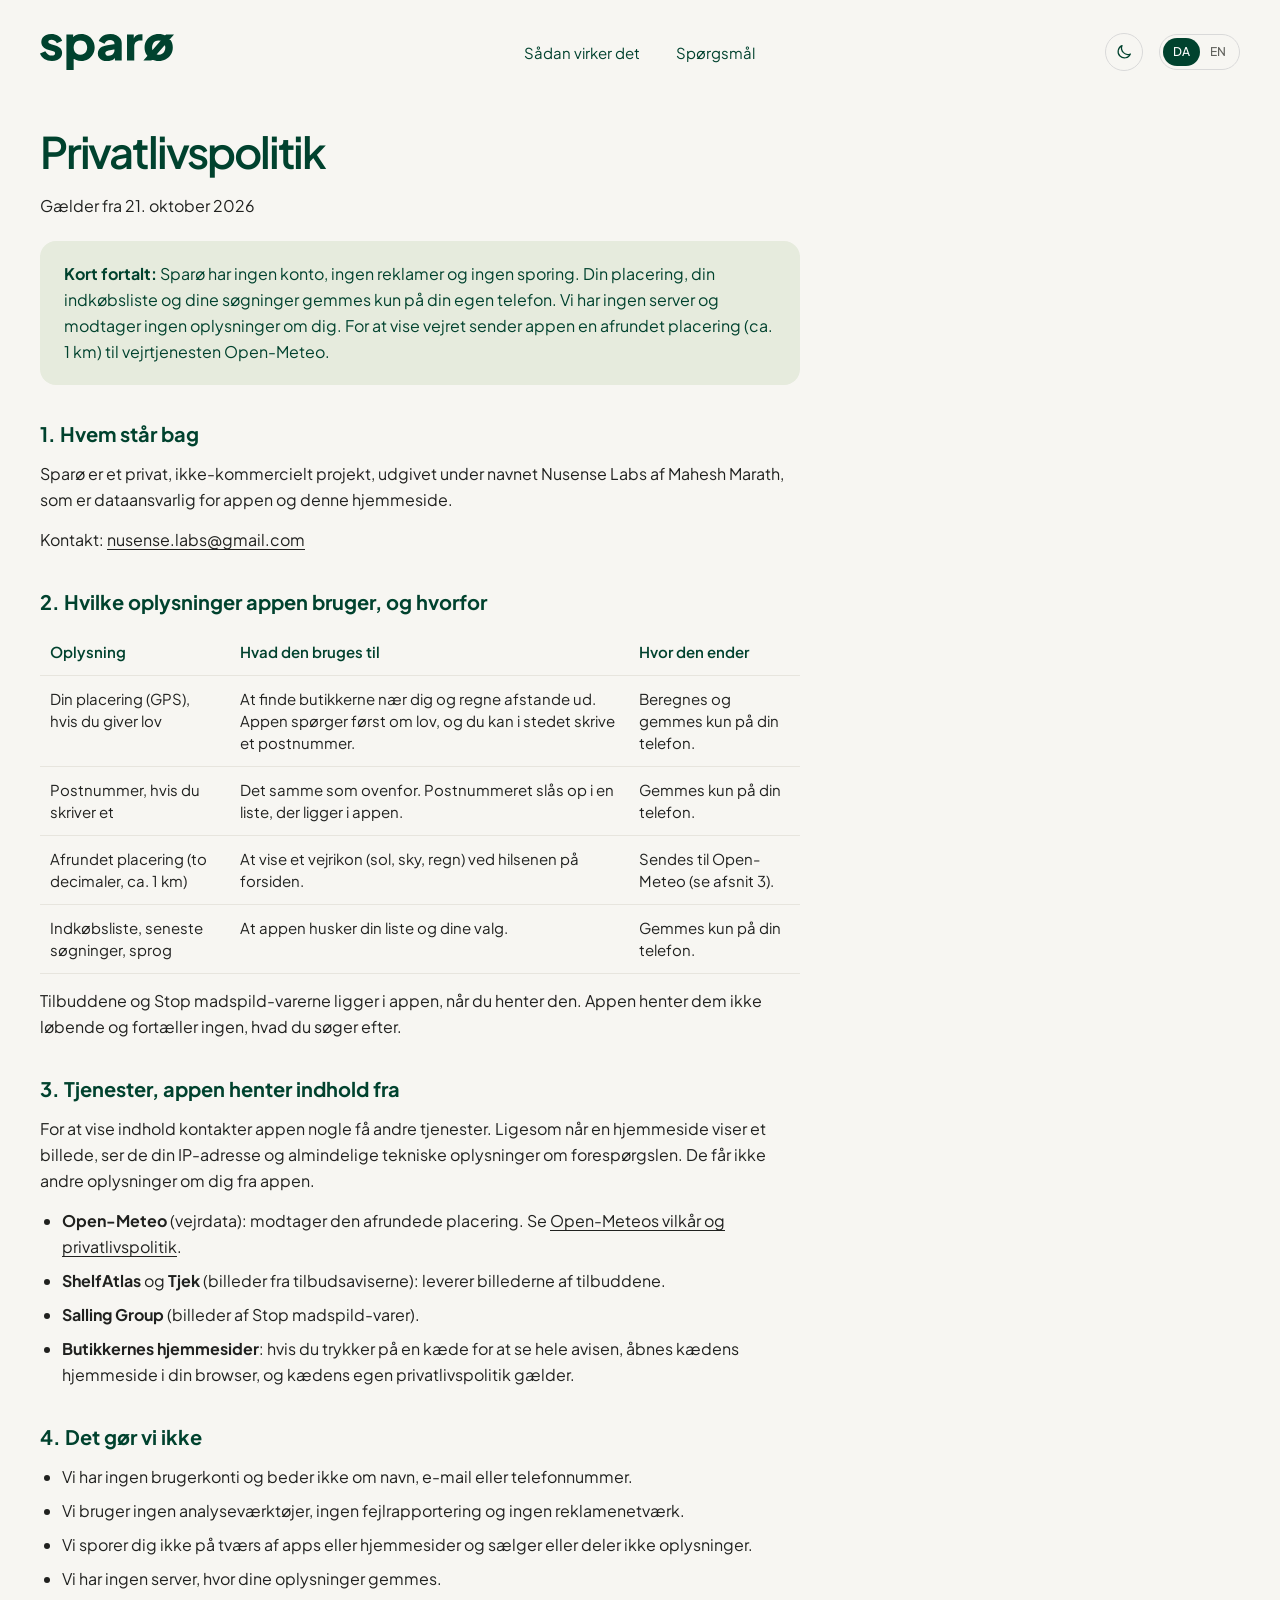
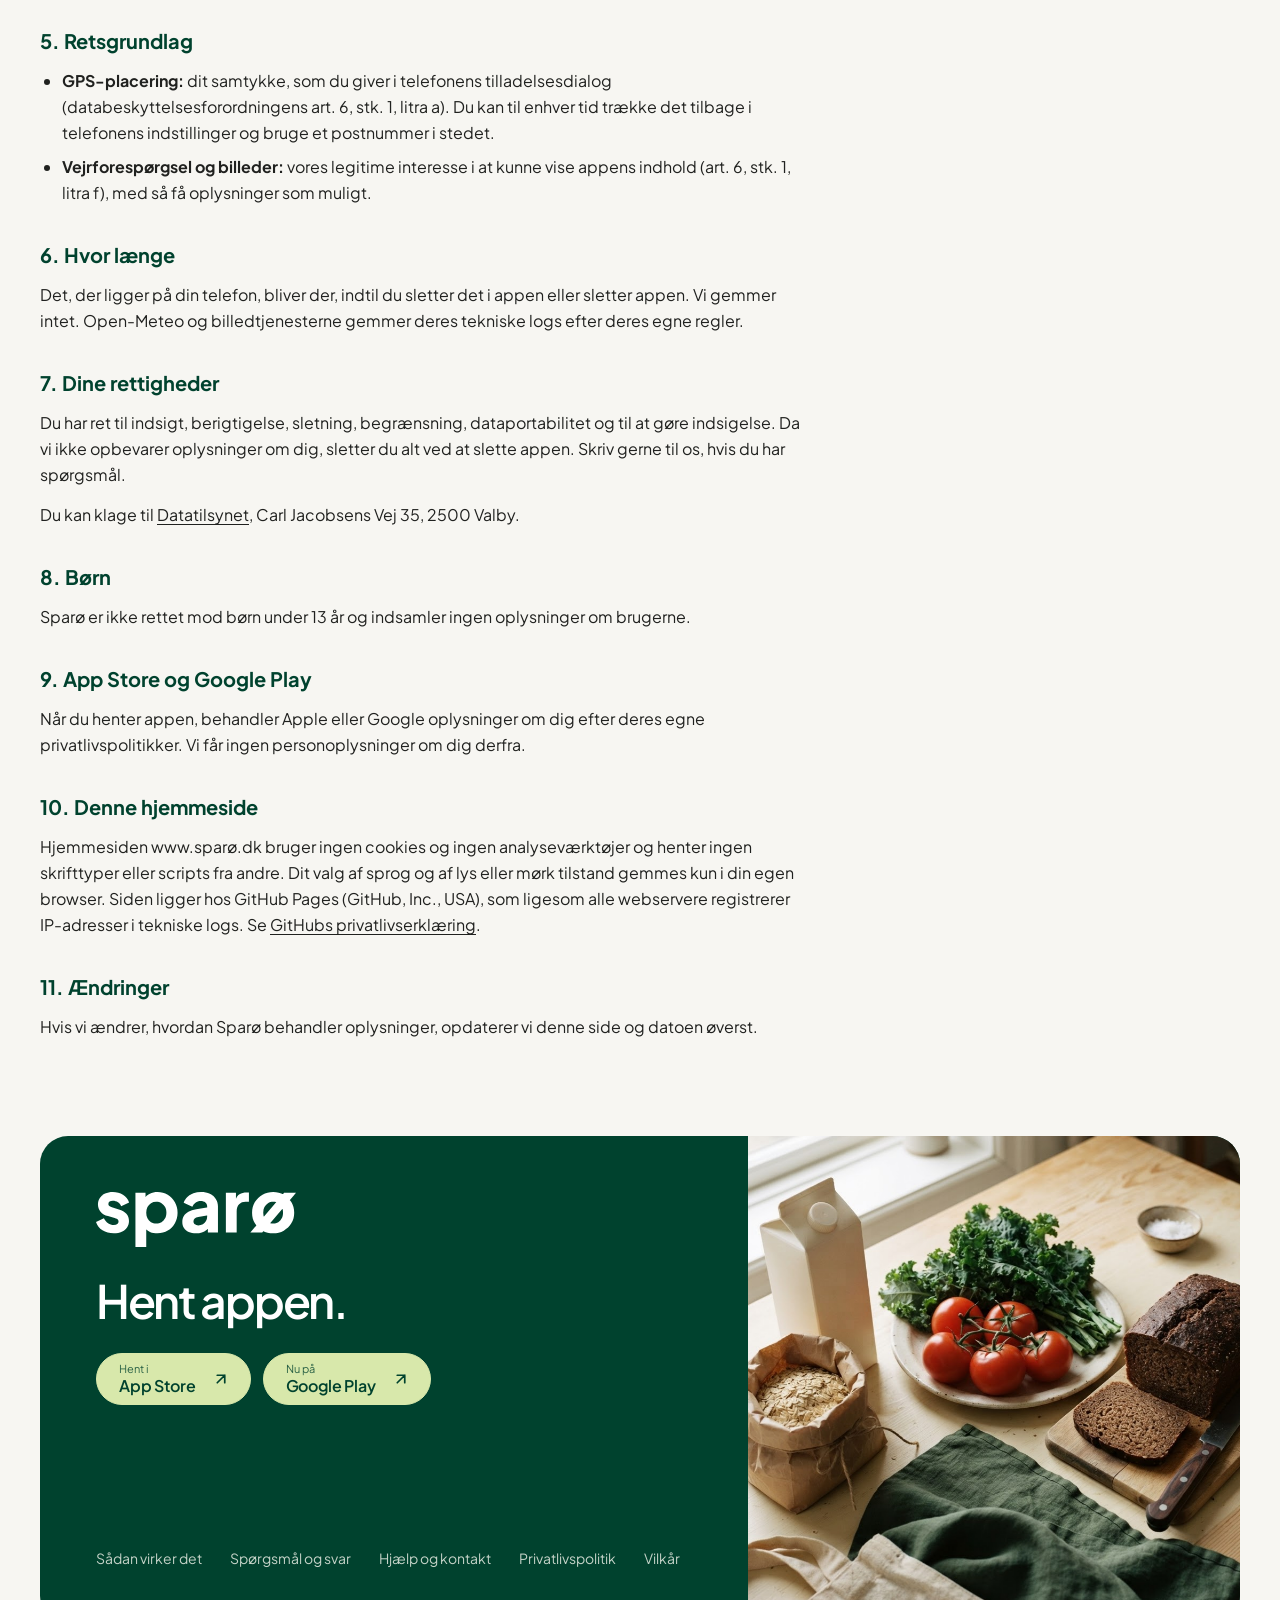
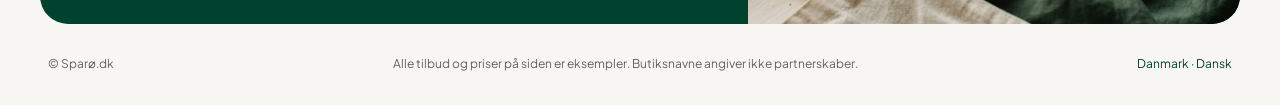
==== privacy/index.html @ a16a6b44 "Add privacy, terms and help pages; home "every leaflet" section; self-hosted font - privacy/, terms/" ====
<!doctype html>
<html lang="da">
<head>
  <meta charset="utf-8">
  <meta name="viewport" content="width=device-width, initial-scale=1">
  <title data-i18n="privacy.metaTitle">Privatlivspolitik · Sparø.dk</title>
  <meta name="description" data-i18n-content="privacy.metaDescription" content="Sådan behandler Sparø dine oplysninger: ingen konto, ingen sporing, ingen reklamer.">
  <link rel="stylesheet" href="../styles.css?v=25">
  <script>
    // Theme before first paint: the visitor's saved choice, otherwise the system setting.
    (function () {
      var theme;
      try { theme = localStorage.getItem('sparo-theme'); } catch (e) {}
      if (theme !== 'light' && theme !== 'dark') theme = matchMedia('(prefers-color-scheme: dark)').matches ? 'dark' : 'light';
      document.documentElement.dataset.theme = theme;
    })();
    if (!matchMedia('(prefers-reduced-motion: reduce)').matches) {
      document.documentElement.classList.add('motion');
      setTimeout(function () { if (!window.SPARO_READY) document.documentElement.classList.remove('motion'); }, 2500);
    }
  </script>
</head>
<body>

<a class="skip-link" href="#main" data-i18n="a11y.skip">Gå til indhold</a>

<header class="site-header">
  <div class="site-header__inner container">
    <a class="site-header__logo" href="../" aria-label="Sparø">
      <img src="../assets/icons/logo.svg" width="134" height="36.5674" alt="Sparø">
    </a>
    <nav class="site-nav" id="site-nav" aria-label="Hovedmenu" data-i18n-aria="a11y.mainNav">
      <a href="../#how" data-i18n="nav.how">Sådan virker det</a>
      <a href="../#faq" data-i18n="nav.faq">Spørgsmål</a>
    </nav>
    <div class="site-header__actions">
      <button type="button" class="theme-toggle" data-theme-toggle aria-pressed="false" aria-label="Skift til mørk tilstand">
        <svg class="theme-toggle__icon theme-toggle__icon--moon" width="18" height="18" viewBox="0 0 24 24" fill="none" stroke="currentColor" stroke-width="1.6" stroke-linecap="round" stroke-linejoin="round" aria-hidden="true"><path d="M20.5 14.6A8.5 8.5 0 0 1 9.4 3.5 8.5 8.5 0 1 0 20.5 14.6Z"/></svg>
        <svg class="theme-toggle__icon theme-toggle__icon--sun" width="18" height="18" viewBox="0 0 24 24" fill="none" stroke="currentColor" stroke-width="1.6" stroke-linecap="round" stroke-linejoin="round" aria-hidden="true"><circle cx="12" cy="12" r="4"/><path d="M12 2.5v2M12 19.5v2M4.6 4.6 6 6M18 18l1.4 1.4M2.5 12h2M19.5 12h2M4.6 19.4 6 18M18 6l1.4-1.4"/></svg>
      </button>
      <div class="lang-switch" role="group" aria-label="Sprog / Language">
        <button type="button" class="lang-switch__btn" data-lang="da" aria-pressed="true">DA</button>
        <button type="button" class="lang-switch__btn" data-lang="en" aria-pressed="false">EN</button>
      </div>
      <button type="button" class="menu-toggle" aria-expanded="false" aria-controls="site-nav" data-i18n="nav.menu">Menu</button>
    </div>
  </div>
  <div class="scroll-progress" aria-hidden="true"></div>
</header>

<main id="main" class="legal">
  <div class="container">
    <article class="legal__doc only-da" lang="da">
      <h1 class="display display--lg">Privatlivspolitik</h1>
      <p class="legal__meta">Gælder fra 21. oktober 2026</p>
      <div class="legal__note"><p><strong>Kort fortalt:</strong> Sparø har ingen konto, ingen reklamer og ingen sporing. Din placering, din indkøbsliste og dine søgninger gemmes kun på din egen telefon. Vi har ingen server og modtager ingen oplysninger om dig. For at vise vejret sender appen en afrundet placering (ca. 1 km) til vejrtjenesten Open-Meteo.</p></div>
      
      <h2>1. Hvem står bag</h2>
      <p>Sparø er et privat, ikke-kommercielt projekt, udgivet under navnet Nusense Labs af Mahesh Marath, som er dataansvarlig for appen og denne hjemmeside.</p>
      <p>Kontakt: <a href="mailto:nusense.labs@gmail.com">nusense.labs@gmail.com</a></p>
      
      <h2>2. Hvilke oplysninger appen bruger, og hvorfor</h2>
      <table class="legal__table">
        <thead><tr><th>Oplysning</th><th>Hvad den bruges til</th><th>Hvor den ender</th></tr></thead>
        <tbody>
          <tr><td>Din placering (GPS), hvis du giver lov</td><td>At finde butikkerne nær dig og regne afstande ud. Appen spørger først om lov, og du kan i stedet skrive et postnummer.</td><td>Beregnes og gemmes kun på din telefon.</td></tr>
          <tr><td>Postnummer, hvis du skriver et</td><td>Det samme som ovenfor. Postnummeret slås op i en liste, der ligger i appen.</td><td>Gemmes kun på din telefon.</td></tr>
          <tr><td>Afrundet placering (to decimaler, ca. 1 km)</td><td>At vise et vejrikon (sol, sky, regn) ved hilsenen på forsiden.</td><td>Sendes til Open-Meteo (se afsnit 3).</td></tr>
          <tr><td>Indkøbsliste, seneste søgninger, sprog</td><td>At appen husker din liste og dine valg.</td><td>Gemmes kun på din telefon.</td></tr>
        </tbody>
      </table>
      <p>Tilbuddene og Stop madspild-varerne ligger i appen, når du henter den. Appen henter dem ikke løbende og fortæller ingen, hvad du søger efter.</p>
      
      <h2>3. Tjenester, appen henter indhold fra</h2>
      <p>For at vise indhold kontakter appen nogle få andre tjenester. Ligesom når en hjemmeside viser et billede, ser de din IP-adresse og almindelige tekniske oplysninger om forespørgslen. De får ikke andre oplysninger om dig fra appen.</p>
      <ul>
        <li><strong>Open-Meteo</strong> (vejrdata): modtager den afrundede placering. Se <a href="https://open-meteo.com/en/terms" rel="noopener">Open-Meteos vilkår og privatlivspolitik</a>.</li>
        <li><strong>ShelfAtlas</strong> og <strong>Tjek</strong> (billeder fra tilbudsaviserne): leverer billederne af tilbuddene.</li>
        <li><strong>Salling Group</strong> (billeder af Stop madspild-varer).</li>
        <li><strong>Butikkernes hjemmesider</strong>: hvis du trykker på en kæde for at se hele avisen, åbnes kædens hjemmeside i din browser, og kædens egen privatlivspolitik gælder.</li>
      </ul>
      
      <h2>4. Det gør vi ikke</h2>
      <ul>
        <li>Vi har ingen brugerkonti og beder ikke om navn, e-mail eller telefonnummer.</li>
        <li>Vi bruger ingen analyseværktøjer, ingen fejlrapportering og ingen reklamenetværk.</li>
        <li>Vi sporer dig ikke på tværs af apps eller hjemmesider og sælger eller deler ikke oplysninger.</li>
        <li>Vi har ingen server, hvor dine oplysninger gemmes.</li>
      </ul>
      
      <h2>5. Retsgrundlag</h2>
      <ul>
        <li><strong>GPS-placering:</strong> dit samtykke, som du giver i telefonens tilladelsesdialog (databeskyttelsesforordningens art. 6, stk. 1, litra a). Du kan til enhver tid trække det tilbage i telefonens indstillinger og bruge et postnummer i stedet.</li>
        <li><strong>Vejrforespørgsel og billeder:</strong> vores legitime interesse i at kunne vise appens indhold (art. 6, stk. 1, litra f), med så få oplysninger som muligt.</li>
      </ul>
      
      <h2>6. Hvor længe</h2>
      <p>Det, der ligger på din telefon, bliver der, indtil du sletter det i appen eller sletter appen. Vi gemmer intet. Open-Meteo og billedtjenesterne gemmer deres tekniske logs efter deres egne regler.</p>
      
      <h2>7. Dine rettigheder</h2>
      <p>Du har ret til indsigt, berigtigelse, sletning, begrænsning, dataportabilitet og til at gøre indsigelse. Da vi ikke opbevarer oplysninger om dig, sletter du alt ved at slette appen. Skriv gerne til os, hvis du har spørgsmål.</p>
      <p>Du kan klage til <a href="https://www.datatilsynet.dk" rel="noopener">Datatilsynet</a>, Carl Jacobsens Vej 35, 2500 Valby.</p>
      
      <h2>8. Børn</h2>
      <p>Sparø er ikke rettet mod børn under 13 år og indsamler ingen oplysninger om brugerne.</p>
      
      <h2>9. App Store og Google Play</h2>
      <p>Når du henter appen, behandler Apple eller Google oplysninger om dig efter deres egne privatlivspolitikker. Vi får ingen personoplysninger om dig derfra.</p>
      
      <h2>10. Denne hjemmeside</h2>
      <p>Hjemmesiden www.sparø.dk bruger ingen cookies og ingen analyseværktøjer og henter ingen skrifttyper eller scripts fra andre. Dit valg af sprog og af lys eller mørk tilstand gemmes kun i din egen browser. Siden ligger hos GitHub Pages (GitHub, Inc., USA), som ligesom alle webservere registrerer IP-adresser i tekniske logs. Se <a href="https://docs.github.com/site-policy/privacy-policies/github-general-privacy-statement" rel="noopener">GitHubs privatlivserklæring</a>.</p>
      
      <h2>11. Ændringer</h2>
      <p>Hvis vi ændrer, hvordan Sparø behandler oplysninger, opdaterer vi denne side og datoen øverst.</p>
    </article>
    <article class="legal__doc only-en" lang="en">
      <h1 class="display display--lg">Privacy policy</h1>
      <p class="legal__meta">Effective 21 October 2026</p>
      <div class="legal__note"><p><strong>In short:</strong> Sparø has no accounts, no ads and no tracking. Your location, shopping list and searches are stored only on your own phone. We have no server and receive no information about you. To show the weather, the app sends a rounded location (about 1 km) to the weather service Open-Meteo.</p></div>
      
      <h2>1. Who we are</h2>
      <p>Sparø is a private, non-commercial project published under the name Nusense Labs by Mahesh Marath, who is the data controller for the app and this website.</p>
      <p>Contact: <a href="mailto:nusense.labs@gmail.com">nusense.labs@gmail.com</a></p>
      
      <h2>2. What the app uses, and why</h2>
      <table class="legal__table">
        <thead><tr><th>Information</th><th>What it's used for</th><th>Where it goes</th></tr></thead>
        <tbody>
          <tr><td>Your location (GPS), if you allow it</td><td>To find shops near you and work out distances. The app asks first, and you can enter a postcode instead.</td><td>Worked out and stored only on your phone.</td></tr>
          <tr><td>Postcode, if you enter one</td><td>The same as above. The postcode is looked up in a list inside the app.</td><td>Stored only on your phone.</td></tr>
          <tr><td>Rounded location (two decimals, about 1 km)</td><td>To show a weather icon (sun, cloud, rain) by the greeting on the home screen.</td><td>Sent to Open-Meteo (see section 3).</td></tr>
          <tr><td>Shopping list, recent searches, language</td><td>So the app remembers your list and your choices.</td><td>Stored only on your phone.</td></tr>
        </tbody>
      </table>
      <p>The offers and Stop madspild items come with the app when you download it. The app doesn't fetch them as you search and doesn't tell anyone what you search for.</p>
      
      <h2>3. Services the app loads content from</h2>
      <p>To show content, the app contacts a few other services. As with any image on a website, they see your IP address and ordinary technical details of the request. They receive nothing else about you from the app.</p>
      <ul>
        <li><strong>Open-Meteo</strong> (weather data): receives the rounded location. See <a href="https://open-meteo.com/en/terms" rel="noopener">Open-Meteo's terms and privacy policy</a>.</li>
        <li><strong>ShelfAtlas</strong> and <strong>Tjek</strong> (images from the offer leaflets): serve the offer pictures.</li>
        <li><strong>Salling Group</strong> (pictures of Stop madspild items).</li>
        <li><strong>The shops' websites</strong>: if you tap a chain to see its full leaflet, its website opens in your browser and the chain's own privacy policy applies.</li>
      </ul>
      
      <h2>4. What we don't do</h2>
      <ul>
        <li>There are no user accounts, and we never ask for your name, email or phone number.</li>
        <li>We use no analytics, no crash reporting and no ad networks.</li>
        <li>We don't track you across apps or websites, and we don't sell or share information.</li>
        <li>We have no server where your information is stored.</li>
      </ul>
      
      <h2>5. Legal basis</h2>
      <ul>
        <li><strong>GPS location:</strong> your consent, given in your phone's permission dialog (GDPR Article 6(1)(a)). You can withdraw it at any time in your phone's settings and use a postcode instead.</li>
        <li><strong>Weather request and images:</strong> our legitimate interest in showing the app's content (Article 6(1)(f)), using as little information as possible.</li>
      </ul>
      
      <h2>6. How long</h2>
      <p>What's on your phone stays there until you delete it in the app or delete the app. We store nothing. Open-Meteo and the image services keep their technical logs under their own rules.</p>
      
      <h2>7. Your rights</h2>
      <p>You have the right to access, correction, deletion, restriction, data portability and to object. Since we hold no information about you, deleting the app deletes everything. Feel free to write to us with any questions.</p>
      <p>You can complain to the Danish Data Protection Agency, <a href="https://www.datatilsynet.dk" rel="noopener">Datatilsynet</a>, Carl Jacobsens Vej 35, 2500 Valby, Denmark.</p>
      
      <h2>8. Children</h2>
      <p>Sparø is not aimed at children under 13 and collects no information about its users.</p>
      
      <h2>9. App Store and Google Play</h2>
      <p>When you download the app, Apple or Google process information about you under their own privacy policies. We receive no personal information about you from them.</p>
      
      <h2>10. This website</h2>
      <p>The website www.sparø.dk uses no cookies and no analytics, and loads no fonts or scripts from anyone else. Your choice of language and of light or dark mode is stored only in your own browser. The site is hosted on GitHub Pages (GitHub, Inc., USA), which, like every web server, records IP addresses in technical logs. See <a href="https://docs.github.com/site-policy/privacy-policies/github-general-privacy-statement" rel="noopener">GitHub's privacy statement</a>.</p>
      
      <h2>11. Changes</h2>
      <p>If we change how Sparø handles information, we'll update this page and the date at the top.</p>
    </article>
  </div>
</main>

<footer class="site-footer" id="app">
  <div class="container">
    <div class="app-card">
      <div class="app-card__content">
        <img class="app-card__logo" src="../assets/icons/logo-inverse.svg" width="256" height="69.8601" alt="Sparø">
        <h2 class="display display--lg3 text-inverse" data-i18n="footer.title">Hent appen.</h2>
        <div class="store-ctas" role="group" aria-label="Hent appen" data-i18n-aria="store.get">
          <a class="store-btn store-btn--lime" href="#app" data-store="ios" aria-label="Hent Sparø i App Store" data-i18n-aria="store.iosAria">
            <span class="store-btn__text"><span class="store-btn__small" data-i18n="store.iosSmall">Hent i</span><span class="store-btn__name">App Store</span></span>
            <img src="../assets/icons/arrow-up-right.svg" width="18" height="18" alt="">
          </a>
          <a class="store-btn store-btn--lime" href="#app" data-store="android" aria-label="Hent Sparø på Google Play" data-i18n-aria="store.androidAria">
            <span class="store-btn__text"><span class="store-btn__small" data-i18n="store.androidSmall">Nu på</span><span class="store-btn__name">Google Play</span></span>
            <img src="../assets/icons/arrow-up-right.svg" width="18" height="18" alt="">
          </a>
        </div>
        <nav class="app-card__links" aria-label="Sidefod" data-i18n-aria="a11y.footerNav">
          <a href="../#how" data-i18n="nav.how">Sådan virker det</a>
          <a href="../#faq" data-i18n="footer.faq">Spørgsmål og svar</a>
          <a href="../support/" data-i18n="footer.support">Hjælp og kontakt</a>
          <a href="../privacy/" aria-current="page" data-i18n="footer.privacy">Privatlivspolitik</a>
          <a href="../terms/" data-i18n="footer.terms">Vilkår</a>
        </nav>
      </div>
      <img class="app-card__photo" src="../assets/images/groceries-at-home.jpg" width="464" height="488" alt="" data-i18n-alt="alt.home" loading="lazy">
    </div>
    <div class="site-footer__notes">
      <p>© Sparø.dk</p>
      <p data-i18n="footer.disclaimer">Alle tilbud og priser på siden er eksempler. Butiksnavne angiver ikke partnerskaber.</p>
      <button type="button" class="site-footer__lang" data-lang-toggle data-i18n="footer.lang">Danmark · Dansk</button>
    </div>
  </div>
</footer>

<script src="../i18n.js?v=25"></script>
<script src="../main.js?v=25"></script>
</body>
</html>
---- styles.css ----
/* Sparø — tokens from the Figma "Sparo" variables */

/* Plus Jakarta Sans, served from this site (no Google Fonts request, so visitors' IP addresses stay here). */
@font-face { font-family: "Plus Jakarta Sans"; font-weight: 400; font-display: swap; src: url("assets/fonts/PlusJakartaSans_400Regular.ttf") format("truetype"); }
@font-face { font-family: "Plus Jakarta Sans"; font-weight: 500; font-display: swap; src: url("assets/fonts/PlusJakartaSans_500Medium.ttf") format("truetype"); }
@font-face { font-family: "Plus Jakarta Sans"; font-weight: 600; font-display: swap; src: url("assets/fonts/PlusJakartaSans_600SemiBold.ttf") format("truetype"); }
@font-face { font-family: "Plus Jakarta Sans"; font-weight: 700; font-display: swap; src: url("assets/fonts/PlusJakartaSans_700Bold.ttf") format("truetype"); }

:root {
  --brand-primary: #00422e;
  --text-brand: #00422e;
  --text-primary: #20211f;
  --text-muted: #62635e;
  --text-secondary: #777873;
  --text-inverse: #ffffff;
  --text-mint: #c4d3c8;
  --background-page: #f7f6f2;
  --surface-default: #ffffff;
  --surface-selected: #00422e;
  --surface-sage: #e6ebdd;
  --surface-lime: #d8e8ab;
  --surface-photo: #f4f0e7;
  --surface-store: #f0f2ea;
  --color-soft-green: #eaf0e9;
  --border-subtle: #e7e5de;
  --border-control: #d9d9d9;
  --border-hover: #dcdad1;

  /* Roles: brand green as text vs. as a filled panel; dark mode splits them */
  --ink: #00422e;
  --panel: #00422e;
  --panel-hover: #00563c;
  --header-bg: rgba(247, 246, 242, 0.88);
  --header-bg-clear: rgba(247, 246, 242, 0);

  /* in-app mockup palette */
  --app-green: #004b38;
  --app-surface: #e9efe8;
  --app-muted: #686c66;
  --app-ink: #202420;
  --app-rule: #d5ded5;

  --radius-pill: 999px;
  --radius-card: 16px;
  --radius-control: 8px;
  --radius-chip: 23px;
  --radius-search: 51px;
  --radius-panel: 28px;

  --shadow-surface: 0 2px 8px 0 rgba(32, 33, 31, 0.04);

  --gutter: 64px;
  --font: "Plus Jakarta Sans", system-ui, -apple-system, "Segoe UI", sans-serif;
  color-scheme: light;
}

/* Dark mode: set on <html> by the inline head script (system setting or the visitor's choice) */
:root[data-theme="dark"] {
  --text-brand: #e2edd8;
  --text-primary: #e8eee9;
  --text-muted: #a3aea7;
  --text-secondary: #8d998f;
  --background-page: #0f1612;
  --surface-default: #18221d;
  --surface-selected: #2f6b50;
  --surface-sage: #1c2a23;
  --border-subtle: #29362f;
  --border-control: #3b4b42;
  --border-hover: #3f5046;
  --ink: #e2edd8;
  --panel: #12392b;
  --panel-hover: #1a4a38;
  --header-bg: rgba(15, 22, 18, 0.86);
  --header-bg-clear: rgba(15, 22, 18, 0);
  color-scheme: dark;
}

/* The phone mockups are app screenshots,
so they keep the light palette in both themes */
.phone,
.phone-screen {
  --text-brand: #00422e; --text-primary: #20211f; --text-muted: #62635e; --text-secondary: #777873;
  --background-page: #f7f6f2; --surface-default: #ffffff; --border-subtle: #e7e5de; --ink: #00422e;
  color: var(--ink);
}

*, *::before, *::after { box-sizing: border-box; }

html { scroll-behavior: smooth; -webkit-text-size-adjust: 100%; }
@media (prefers-reduced-motion: reduce) { html { scroll-behavior: auto; } }

body {
  margin: 0;
  background: var(--background-page);
  color: var(--ink);
  font-family: var(--font);
  font-size: 16px;
  line-height: 24px;
  -webkit-font-smoothing: antialiased;
  overflow-x: hidden;
}

h1, h2, h3, p, ol, ul { margin: 0; }
ol, ul { padding: 0; list-style: none; }
img { display: block; flex-shrink: 0; }
a { color: inherit; text-decoration: none; }
button { font: inherit; color: inherit; background: none; border: 0; padding: 0; cursor: pointer; }
[hidden] { display: none !important; }

:focus-visible { outline: 2px solid var(--ink); outline-offset: 3px; border-radius: 4px; }
.sorted :focus-visible, .app-card :focus-visible { outline-color: var(--surface-lime); }
.skip-link {
  position: absolute; left: 16px; top: -48px; z-index: 100;
  background: var(--panel); color: var(--text-inverse);
  padding: 8px 16px; border-radius: var(--radius-pill); font-size: 14px;
}
.skip-link:focus { top: 16px; }

.container { width: 100%; max-width: 1440px; margin-inline: auto; padding-inline: var(--gutter); }
/* ---------- Type ---------- */
.display { font-weight: 600; line-height: 1.09; letter-spacing: -0.05em; color: var(--ink); }
.display--xl { font-size: clamp(46px, 5.7vw, 82px); }
.display--xl2 { font-size: clamp(40px, 4.2vw, 60px); }
.display--lg { font-size: clamp(34px, 3.4vw, 48px); }
.display--md { font-size: clamp(32px, 3.1vw, 44px); }
.display--lg2 { font-size: clamp(36px, 3.9vw, 56px); }
.display--lg3 { font-size: clamp(36px, 3.6vw, 52px); }
.heading { font-size: 20px; line-height: 26px; font-weight: 700; color: var(--ink); }
.body { font-size: 16px; line-height: 24px; }
.body-sm { font-size: 14px; line-height: 20px; }
.text-muted { color: var(--text-muted); }
.text-inverse { color: var(--text-inverse); }
.store-btn:active, .chip:active { scale: .97; }
.link-nav { font-size: 15px; line-height: 21px; color: var(--ink); white-space: nowrap; }
.link-nav:hover, .site-nav a:hover { text-decoration: underline; text-underline-offset: 4px; }

/* ---------- App store CTAs ---------- */
.store-ctas { display: flex; flex-wrap: wrap; gap: 12px; }
.store-btn {
  display: inline-flex; align-items: center; gap: 16px;
  min-height: 52px; padding: 8px 20px 8px 22px; border-radius: var(--radius-pill);
  background: var(--panel); color: var(--text-inverse);
  border: 1px solid var(--panel);
  transition: background-color .2s ease, border-color .2s ease;
}
.store-btn__text { display: flex; flex-direction: column; }
.store-btn__small { font-size: 11px; line-height: 14px; opacity: .8; }
.store-btn__name { font-size: 16px; line-height: 20px; font-weight: 600; letter-spacing: -0.01em; white-space: nowrap; }
.store-btn img { transition: transform .2s ease; }
.store-btn:hover { background: var(--panel-hover); }
.store-btn:hover img { transform: translate(2px, -2px); }
.store-btn--lime { background: var(--surface-lime); color: var(--brand-primary); border-color: var(--surface-lime); }
.store-btn--lime:hover { background: #e3f0bd; border-color: #e3f0bd; }

/* ---------- Illustrations ---------- */
.illo { pointer-events: none; user-select: none; }
.hero__promise, .sorted > .container { position: relative; }
.illo--perched { align-self: flex-start; margin-bottom: -12px; }
.illo--pecking { align-self: flex-start; margin-bottom: -8px; }
.illo--hopping { position: absolute; top: 72px; right: calc(var(--gutter) + 40px); }
.illo--curious { margin: 30px 0 0 26px; }

/* ---------- Header ---------- */
.site-header {
  position: sticky; top: 0; z-index: 50;
  background: var(--header-bg-clear);
  transition: background-color .35s ease, box-shadow .35s ease, backdrop-filter .35s ease;
}
.site-header.is-scrolled, .site-header.is-open {
  background: var(--header-bg);
  -webkit-backdrop-filter: saturate(1.4) blur(14px); backdrop-filter: saturate(1.4) blur(14px);
  box-shadow: 0 10px 30px -22px rgba(32, 33, 31, 0.35);
}
.site-header__logo img { transform-origin: left center; transition: transform .45s var(--ease-out); }
.site-header.is-scrolled .site-header__logo img { transform: scale(.88); }
.scroll-progress {
  position: absolute; left: 0; right: 0; bottom: 0; height: 2px;
  background: var(--ink); transform-origin: left center; transform: scaleX(var(--progress, 0));
  opacity: 0; transition: opacity .3s ease;
}
.site-header.is-scrolled .scroll-progress { opacity: 1; }
section[id] { scroll-margin-top: 88px; }
.site-header__inner { height: 104px; display: flex; align-items: center; justify-content: space-between; gap: 24px; }
.site-nav { display: flex; gap: 36px; font-size: 15px; line-height: 21px; white-space: nowrap; }
.site-header__actions { display: flex; align-items: center; gap: 16px; }

.lang-switch { display: inline-flex; padding: 3px; border: 1px solid var(--border-control); border-radius: var(--radius-pill); }
.lang-switch__btn { font-size: 12px; line-height: 16px; font-weight: 500; padding: 6px 10px; border-radius: var(--radius-pill); color: var(--text-muted); }
.lang-switch__btn[aria-pressed="true"] { background: var(--surface-selected); color: var(--text-inverse); }

.theme-toggle {
  position: relative; width: 38px; height: 38px; flex-shrink: 0;
  display: inline-flex; align-items: center; justify-content: center;
  border: 1px solid var(--border-control); border-radius: var(--radius-pill); color: var(--ink);
  transition: border-color .2s ease, background-color .2s ease;
}
.theme-toggle:hover { border-color: var(--ink); }
.theme-toggle__icon { position: absolute; transition: opacity .3s ease, transform .5s var(--ease-out); }
.theme-toggle__icon--sun, :root[data-theme="dark"] .theme-toggle__icon--moon { opacity: 0; transform: rotate(-60deg) scale(.6); }
:root[data-theme="dark"] .theme-toggle__icon--sun { opacity: 1; transform: none; }

/* Cross-fade between themes where the browser supports view transitions */
::view-transition-old(root),
::view-transition-new(root) { animation-duration: .45s; }

.menu-toggle { display: none; font-size: 15px; line-height: 21px; font-weight: 500; padding: 10px 16px; border: 1px solid var(--border-control); border-radius: var(--radius-pill); }

/* ---------- Scaled stages ---------- */
.stage { position: relative; width: 100%; }
.stage__inner { position: absolute; top: 0; left: 0; transform: scale(var(--stage-scale, 1)); transform-origin: top left; }

/* ---------- Hero ---------- */
.hero { display: flex; align-items: center; gap: 40px; padding: 24px 40px 64px var(--gutter); }
.hero__promise { width: 552px; flex-shrink: 0; display: flex; flex-direction: column; gap: 28px; }
.hero__promise .display--xl { white-space: nowrap; }
.hero__intro { width: 460px; max-width: 100%; display: flex; flex-direction: column; gap: 24px; }
.hero__actions { display: flex; align-items: center; gap: 22px; flex-wrap: wrap; }
.hero__story { flex: 1; min-width: 0; }

.story { width: 744px; height: 750px; background: var(--surface-sage); border-radius: var(--radius-panel); overflow: hidden; }
.story__photo { position: absolute; left: -40px; top: 206px; width: 400px; height: 420px; object-fit: cover; }

.phone {
  position: absolute; left: 282px; top: 28px; width: 393px; height: 694px;
  display: flex; flex-direction: column; gap: 8px; overflow: hidden;
  background: #fff; border: 1px solid var(--border-control); border-radius: 16px;
}

/* Hero phone,
laid out exactly as the Figma "Sparo · Milk offers" frame (393 x 852) and scaled to 694px tall */
.milk { display: block; left: 318.5px; height: 852px; scale: 0.8146; transform-origin: 0 0; border-radius: 20px; }
.milk > * { position: absolute; margin: 0; }
.milk__time { left: 21px; top: 19px; font-size: 17px; line-height: 22.1px; font-weight: 600; color: #000; }
.milk__bar { width: 2.8px; border-radius: 1px; background: #000; }
.milk__bar--off { background: #bdbdbd; }
.milk__wifi { left: 320.9px; top: 22.9px; }
.milk__battery { left: 348px; top: 21.5px; width: 25px; height: 14px; border-radius: 5px; background: #bdbdbd; }
.milk__battery-charge { position: absolute; inset: 0 auto 0 0; width: 14px; border-radius: 5px; background: #000; }
.milk__battery-level { position: absolute; left: 5px; top: 0; width: 16px; font-size: 9px; line-height: 14px; font-weight: 600; color: #fff; }
.milk__back { left: 19.8px; top: 80.8px; }
.milk__title { left: 49px; top: 76px; font-size: 24px; line-height: 34px; font-weight: 500; color: #004b38; }
.milk__btn { top: 71px; }
.milk__sort-arrows { left: 301.3px; top: 83.3px; }
.milk__filter-icon { left: 344px; top: 80px; }

.milk-offer { left: 20px; width: 353px; height: 145px; border-radius: 17px; background: #e9efe8; overflow: hidden; }
.milk-offer > * { position: absolute; margin: 0; }
.milk-offer__store { left: 12px; top: 11px; font-size: 12px; line-height: 18px; font-weight: 600; color: #004b38; white-space: nowrap; }
.milk-offer__meta { right: 12px; top: 11px; font-size: 12px; line-height: 18px; color: #686c66; text-align: right; white-space: nowrap; }
.milk-offer__rule { left: 12px; top: 34.5px; width: 329px; height: 0.5px; background: #d5ded5; }
.milk-offer__img { left: 12px; top: 45px; width: 88px; height: 88px; border-radius: 8px; overflow: hidden; background: #f4f0e7; }
.milk-offer__img > img:first-child { width: 100%; height: 100%; object-fit: cover; }
.milk-offer__marker { position: absolute; left: 5px; top: 5px; width: 20px; height: 20px; }
.milk-offer__marker--priciest { rotate: 180deg; }
.milk-offer__name { left: 114px; top: 46px; width: 200px; font-size: 14.6px; line-height: 19px; font-weight: 500; color: #202420; }
.milk-offer__price { left: 114px; top: 92px; font-size: 20px; line-height: 27px; font-weight: 600; color: #202420; }
.milk-offer__unit { left: 114px; top: 118px; font-size: 12px; line-height: 17px; color: #686c66; }
.milk-offer__add { left: 321px; top: 113px; }
.milk-offer__plus { left: 322.9px; top: 114.9px; }

.milk__leaflet { left: 20px; top: 595px; font-size: 12px; line-height: 18px; color: #686c66; }
.milk__chip { top: 617px; height: 28px; padding: 5px 12px; border-radius: 14px; background: #e9efe8; font-size: 12px; line-height: 18px; color: #004b38; white-space: nowrap; }
.milk__attribution { left: 20px; top: 669px; width: 353px; font-size: 9.5px; line-height: 12px; color: #686c66; text-align: center; }
.milk__basket {
  left: 97px; top: 734px; width: 199px; height: 56px; border-radius: 28px; background: #004b38;
  display: flex; align-items: center; justify-content: center;
  font-size: 16px; line-height: 23px; font-weight: 500; color: #fff; white-space: nowrap;
}
.phone__time { font-size: 17px; font-weight: 600; line-height: normal; color: var(--text-primary); }
.phone__indicators { display: flex; align-items: center; gap: 6px; }
.phone__signal { display: flex; align-items: flex-end; gap: 2px; }
.phone__signal i { width: 3px; background: #000; border-radius: 1px; }
.phone__signal i:nth-child(1) { height: 2px; }
.phone__signal i:nth-child(2) { height: 6px; }
.phone__signal i:nth-child(3) { height: 10px; }
.phone__signal i:nth-child(4) { height: 14px; }
.phone__battery { display: flex; align-items: center; gap: 1px; height: 16px; }
.phone__battery > span { display: flex; width: 24px; height: 12px; padding: 2px; border: 1.5px solid #000; border-radius: 3px; }
.phone__battery > span i { flex: 1; background: #000; border-radius: 1px; }
.phone__battery b { width: 2px; height: 6px; background: #000; border-radius: 1px; }

/* ---------- How it works ---------- */
.how > .container { padding-top: 72px; padding-bottom: 88px; display: flex; flex-direction: column; gap: 48px; }
.steps { display: grid; grid-template-columns: repeat(4, minmax(0, 1fr)); gap: 32px; }
.step { display: flex; flex-direction: column; }
.step__marker { position: relative; display: flex; align-items: center; justify-content: space-between; padding-bottom: 16px; margin-bottom: 20px; font-size: 14px; }
.step .heading { margin-bottom: 10px; }

/* ---------- Shared split heading ---------- */
.split-heading { display: flex; align-items: flex-end; gap: 100px; }
.split-heading > p { flex: 1; min-width: 0; }
.split-heading__title { flex-shrink: 0; display: flex; flex-direction: column; gap: 20px; max-width: 100%; }
.split-heading__title--740 { width: 740px; }
.chip {
  display: inline-flex; align-items: center; gap: 6px; height: 28px; padding: 0 10px;
  background: var(--surface-default); border-radius: var(--radius-chip);
  font-size: 12px; line-height: 16px; color: var(--text-secondary); white-space: nowrap;
  transition: background-color .15s ease, color .15s ease;
}

/* ---------- Sorted by store ---------- */
.sorted { background: var(--panel); }
.sorted > .container { padding-top: 96px; padding-bottom: 96px; display: flex; flex-direction: column; gap: 52px; }
/* Two equal columns: mixed selection → the same items grouped per store */
.flow { display: grid; grid-template-columns: minmax(0, 1fr) 28px minmax(0, 1fr); gap: 32px; align-items: stretch; }
.flow__stage { min-width: 0; display: flex; flex-direction: column; gap: 18px; }
.flow__label { font-size: 14px; line-height: 20px; color: var(--text-mint); }
.flow__arrow { align-self: center; margin-top: 38px; }

.summary { flex: 1; display: flex; flex-direction: column; gap: 18px; padding: 28px; background: var(--surface-default); border-radius: var(--radius-card); }
.summary__item { display: flex; align-items: center; gap: 12px; }
.summary__item > div { flex: 1; min-width: 0; display: flex; flex-direction: column; gap: 3px; white-space: nowrap; }
.summary__item strong { font-size: 16px; line-height: 24px; font-weight: 500; }
.summary__item span { font-size: 12px; line-height: 16.8px; color: var(--text-muted); }
.summary__price { font-size: 14px; line-height: 20px; color: var(--text-muted); }
.summary__total,
.store-card__total {
  margin-top: auto; padding-top: 18px; border-top: 1px solid var(--border-subtle);
  display: flex; justify-content: space-between; gap: 12px;
  font-size: 16px; line-height: 24px; font-weight: 500; white-space: nowrap;
}

.store-groups { flex: 1; display: flex; flex-direction: column; gap: 16px; }
.store-card { flex: 1; display: flex; flex-direction: column; gap: 14px; padding: 24px 28px; background: var(--background-page); border-radius: var(--radius-card); }
.store-card__head { display: flex; align-items: baseline; justify-content: space-between; gap: 12px; white-space: nowrap; }
.store-card__head span { font-size: 14px; line-height: 20px; color: var(--text-muted); }
.store-card__items { display: flex; flex-direction: column; gap: 8px; }
.store-card__items li { display: flex; justify-content: space-between; gap: 12px; font-size: 14px; line-height: 20px; color: var(--text-muted); }
.store-card__total { padding-top: 14px; }

/* ---------- Trip ---------- */
.trip { display: flex; align-items: center; gap: 80px; padding-top: 104px; padding-bottom: 104px; }
.trip__media { width: 680px; flex-shrink: 0; }
.trip-photo { width: 680px; height: 712px; background: var(--surface-sage); border-radius: var(--radius-panel); overflow: hidden; }
/* The photo is drawn at 890 x 890 (1.25x) so the phone reads larger; the screen layer shares
   the same box,
so parallax and scaling keep the UI locked to the phone. */
.trip-photo__scene { position: absolute; left: -173px; top: -6px; width: 890px; height: 890px; transform-origin: 50% 40%; }
.trip-photo__img { display: block; width: 100%; height: 100%; }

/* 393 x 852 phone UI mapped onto the screen's four corners in the photo
   (source px tl 622.9,
235.5 · tr 765.6,
232.5 · br 763.7,
541 · bl 624.5,
541 at 1024px). */
.phone-screen {
  position: absolute; left: 0; top: 0; width: 393px; height: 852px; transform-origin: 0 0;
  transform: matrix3d(0.299123577, -0.0116348517, 0, -0.0000247442068, 0.0175657553, 0.325449218, 0, 0.0000293555689, 0, 0, 1, 0, 541.387695, 204.682617, 0, 1);
  border-radius: 40px; overflow: hidden; background: #e9ecef;
}
.phone-screen__ui { height: 100%; display: flex; flex-direction: column; background: var(--background-page); }
.phone-screen__status { display: flex; align-items: center; justify-content: space-between; height: 58px; padding: 6px 30px 0 34px; }
.phone-screen__notch { position: absolute; top: 0; left: 50%; width: 206px; height: 34px; transform: translateX(-50%); background: #070b09; border-radius: 0 0 22px 22px; }
.phone-screen__home-bar { width: 134px; height: 5px; margin: auto auto 10px; border-radius: 3px; background: var(--text-primary); opacity: .85; }
.phone-screen__glare { position: absolute; inset: 0; pointer-events: none; background: linear-gradient(118deg, rgba(255, 255, 255, .22) 0%, rgba(255, 255, 255, .06) 30%, rgba(255, 255, 255, 0) 46%), linear-gradient(0deg, rgba(32, 33, 31, .06), rgba(32, 33, 31, 0) 30%); }
.mini-app { display: flex; flex-direction: column; align-items: center; gap: 16px; padding: 8px 20px 0; }
.mini-app__nav { width: 100%; display: flex; justify-content: space-between; font-size: 15px; line-height: 21px; }
.mini-app__home { display: flex; align-items: center; gap: 6px; }
.mini-app__heading { width: 100%; display: flex; align-items: center; gap: 12px; font-size: 20px; line-height: 26px; }
.mini-app__heading strong { font-weight: 700; }
.mini-app__nav + .mini-app__heading { margin-top: 0; }
.mini-app__chips { width: 100%; display: flex; gap: 8px; }
.product-row {
  width: 353px; height: 136px; display: flex; align-items: flex-start; gap: 20px; padding: 12px;
  background: var(--color-soft-green); border: 1px solid var(--border-subtle); border-radius: var(--radius-card); overflow: hidden;
}
.product-row--faded { opacity: .6; }
.mini-app .product-row + .product-row { margin-top: -4px; }
.product-row__photo { position: relative; width: 112px; height: 112px; flex-shrink: 0; padding: 4px; border-radius: var(--radius-control); overflow: hidden; }
.product-row__img { position: absolute; inset: 0; width: 100%; height: 100%; object-fit: cover; border-radius: var(--radius-control); }
.product-row__marker { position: relative; }
.product-row__body { flex: 1; min-width: 0; align-self: stretch; display: flex; flex-direction: column; gap: 20px; }
.product-row__top { display: flex; justify-content: space-between; gap: 20px; font-size: 12px; white-space: nowrap; }
.product-row__top strong { font-weight: 600; }
.product-row__top span { line-height: 16.8px; color: var(--text-muted); }
.product-row__bottom { display: flex; align-items: center; gap: 20px; }
.product-row__bottom > div { flex: 1; min-width: 0; display: flex; flex-direction: column; gap: 4px; font-size: 12px; line-height: 16.8px; color: var(--text-muted); white-space: nowrap; }
.product-row__bottom .product-row__price { font-size: 16px; line-height: 22.4px; font-weight: 500; color: var(--text-primary); }
.trip__guidance { flex: 1; min-width: 0; display: flex; flex-direction: column; gap: 28px; }
.trip__guidance > .body { max-width: 30em; }

/* ---------- More than offers: features + promise ---------- */
.more > .container { padding-top: 32px; padding-bottom: 96px; display: flex; flex-direction: column; gap: 40px; }
.more__head { display: flex; flex-direction: column; gap: 16px; max-width: 720px; }
.features { display: grid; grid-template-columns: repeat(3, minmax(0, 1fr)); gap: 20px; }
.feature {
  display: flex; flex-direction: column; gap: 12px; padding: 28px;
  background: var(--surface-default); border: 1px solid var(--border-subtle); border-radius: var(--radius-card);
  box-shadow: var(--shadow-surface);
}
.feature__icon { width: 44px; height: 44px; display: inline-flex; align-items: center; justify-content: center; border-radius: var(--radius-pill); background: var(--surface-sage); }
.feature__tag { align-self: flex-start; height: 28px; padding: 4px 12px; border-radius: var(--radius-chip); background: #fee951; color: #00422e; font-size: 13px; line-height: 20px; font-weight: 600; white-space: nowrap; }
.promise {
  display: flex; align-items: center; gap: 32px; padding: 36px 40px;
  background: var(--surface-sage); border-radius: var(--radius-panel);
}
.promise__text { flex: 1; min-width: 0; display: flex; flex-direction: column; gap: 10px; }
.promise__list { display: flex; flex-wrap: wrap; gap: 10px; }
.promise__list li { display: inline-flex; align-items: center; gap: 8px; padding: 8px 14px; border-radius: var(--radius-pill); background: var(--surface-default); font-size: 14px; line-height: 20px; font-weight: 500; }
.promise a { text-decoration: underline; text-underline-offset: 3px; }

/* ---------- Legal and help pages ---------- */
/* Each page holds both languages; the one not chosen is hidden (Danish shows when JavaScript is off). */
html[lang="en"] .only-da, html[lang="da"] .only-en, html:not([lang="en"]) .only-en { display: none; }
.legal > .container { padding-top: 24px; padding-bottom: 96px; }
.legal__doc { max-width: 760px; display: flex; flex-direction: column; gap: 14px; }
.legal__doc .display { margin-bottom: 4px; }
.legal__meta { font-size: 14px; line-height: 20px; color: var(--text-muted); margin-bottom: 8px; }
.legal__doc h2 { font-size: 20px; line-height: 26px; font-weight: 700; color: var(--ink); margin-top: 22px; }
.legal__doc p, .legal__doc li { font-size: 16px; line-height: 26px; color: var(--text-primary); }
.legal__doc ul { list-style: disc; padding-left: 22px; display: flex; flex-direction: column; gap: 8px; }
.legal__doc a { text-decoration: underline; text-underline-offset: 3px; }
.legal__note { padding: 20px 24px; border-radius: var(--radius-card); background: var(--surface-sage); }
.legal__note p { color: var(--ink); }
.legal__table { width: 100%; border-collapse: collapse; font-size: 15px; line-height: 22px; }
.legal__table th, .legal__table td { text-align: left; vertical-align: top; padding: 12px 10px; border-bottom: 1px solid var(--border-subtle); color: var(--text-primary); }
.legal__table th { font-weight: 600; color: var(--ink); }
@media (max-width: 640px) {
  .legal__table, .legal__table thead, .legal__table tbody, .legal__table tr, .legal__table th, .legal__table td { display: block; }
  .legal__table thead { display: none; }
  .legal__table tr { padding: 12px 0; border-bottom: 1px solid var(--border-subtle); }
  .legal__table td { border: 0; padding: 2px 0; }
  .legal__table td:first-child { font-weight: 600; color: var(--ink); }
}

/* ---------- FAQ ---------- */

.faq__inner { display: flex; align-items: flex-start; gap: 112px; padding-top: 80px; padding-bottom: 104px; }
.faq__intro { width: 392px; flex-shrink: 0; display: flex; flex-direction: column; gap: 24px; }
.faq__list { flex: 1; min-width: 0; }
.faq-item { border-top: 1px solid var(--border-subtle); padding: 26px 0; }
.faq-item summary {
  display: flex; align-items: center; gap: 32px; cursor: pointer; list-style: none;
  font-size: 16px; line-height: 24px; font-weight: 500;
}
.faq-item summary::-webkit-details-marker { display: none; }
.faq-item summary span { flex: 1; min-width: 0; }
.faq-item summary:hover span { text-decoration: underline; text-underline-offset: 4px; }
.faq-item__icon { position: relative; width: 20px; height: 20px; flex-shrink: 0; }
.faq-item__icon img { position: absolute; inset: 0; transition: opacity .3s ease, rotate .45s var(--ease-out); }
.faq-item__minus { opacity: 0; rotate: -90deg; }
.faq-item[open]:not(.is-closing) .faq-item__minus { opacity: 1; rotate: 0deg; }
.faq-item[open]:not(.is-closing) .faq-item__plus { opacity: 0; rotate: 90deg; }
.faq-item__body { overflow: hidden; }
.faq-item__body > p { padding-top: 18px; }

/* ---------- Footer ---------- */

.site-footer > .container { display: flex; flex-direction: column; gap: 32px; padding-bottom: 32px; }
.app-card { display: flex; align-items: stretch; background: var(--panel); border-radius: var(--radius-panel); overflow: hidden; }
.app-card__content { flex: 1; min-width: 0; display: flex; flex-direction: column; align-items: flex-start; gap: 28px; padding: 56px; }
.app-card__logo { width: 200px; height: auto; }
.app-card__links { display: flex; flex-wrap: wrap; gap: 8px 28px; margin-top: auto; padding-top: 12px; }
.app-card__links a { font-size: 14px; line-height: 20px; color: var(--text-mint); transition: color .2s ease; }
.app-card__links a:hover { color: var(--text-inverse); text-decoration: underline; text-underline-offset: 4px; }
.app-card__photo { width: 464px; flex-shrink: 0; min-height: 440px; object-fit: cover; }
.site-footer__notes { display: flex; justify-content: space-between; align-items: center; gap: 24px; padding: 0 8px; font-size: 12px; line-height: 16.8px; color: var(--text-muted); }
.site-footer__lang { font-size: 12px; line-height: 16.8px; color: var(--ink); white-space: nowrap; }
.site-footer__lang:hover { text-decoration: underline; text-underline-offset: 3px; }

/* ================= Motion =================
   Everything below only runs when <html> has .motion,
which the inline head script
   adds unless the visitor prefers reduced motion. */
:root {
  --ease-out: cubic-bezier(.22, 1, .36, 1);
  --ease-spring: cubic-bezier(.34, 1.56, .64, 1);
}

/* Hover states (static { transition: translate .45s var(--ease-out), box-shadow .45s var(--ease-out), border-color .3s ease; }
.summary__item { transition: background-color .25s ease; }
.store-btn { transition: background-color .2s ease, border-color .2s ease, scale .2s ease; }
.store-btn:hover img { transform: translate(3px, -3px); }

/* Step markers: the rule under each number draws in,
the icon nudges on hover */
.step__marker::after {
  content: ""; position: absolute; left: 0; right: 0; bottom: 0; height: 1px;
  background: var(--border-subtle); transform-origin: left center;
}
.motion .step__marker::after { transition: transform 1.2s var(--ease-out) calc(var(--i, 0) * var(--stagger, 90ms) + 250ms); }
.motion [data-stagger]:not(.is-visible) > .step .step__marker::after { transform: scaleX(0); }
.step__marker img { transition: transform .5s var(--ease-spring); }
.step:hover .step__marker img { transform: translateY(-3px) rotate(-6deg); }

/* Scroll reveal */
.motion [data-reveal]:not(.revealed),
.motion [data-stagger] > :not(.revealed) {
  transition:
    opacity .8s var(--ease-out),
    transform 1s var(--ease-out),
    filter .9s var(--ease-out);
  transition-delay: calc(var(--delay, 0ms) + var(--i, 0) * var(--stagger, 90ms));
}
.motion [data-reveal]:not(.is-visible),
.motion [data-stagger]:not(.is-visible) > * {
  opacity: 0;
  transform: var(--from, translate3d(0, 28px, 0));
}
[data-reveal="headline"] { --from: translate3d(0, .32em, 0); }
[data-reveal="scale"] { --from: translate3d(0, 32px, 0) scale(.96); }
[data-reveal="left"] { --from: translate3d(-36px, 0, 0); }
[data-reveal="right"] { --from: translate3d(40px, 0, 0); }
[data-reveal="fade"] { --from: none; }
[data-reveal="pop"] { --from: scale(.55) rotate(-10deg); }
.motion [data-reveal="headline"]:not(.is-visible),
.motion [data-stagger]:not(.is-visible) > [data-reveal="headline"] { filter: blur(10px); }
.motion [data-reveal="pop"]:not(.revealed) { transition-timing-function: ease-out, var(--ease-spring), ease-out; }

/* Header entrance */
.motion .site-header__inner { animation: header-in .9s var(--ease-out) both; }
@keyframes header-in { from { opacity: 0; transform: translateY(-14px); } }

/* Illustrations: a little life of their own */
.motion .illo { animation: illo-float 6s ease-in-out infinite; }
.motion .illo--perched { animation-duration: 5.2s; }
.motion .illo--pecking { transform-origin: 30% 90%; animation: illo-peck 4.2s ease-in-out infinite; }
.motion .illo--hopping { animation: illo-hop 3.6s var(--ease-out) infinite; }
.motion .illo--curious { transform-origin: 50% 85%; animation: illo-tilt 5s ease-in-out infinite; }
@keyframes illo-float { 0%, 100% { translate: 0 0; rotate: 0deg; } 50% { translate: 0 -7px; rotate: -2deg; } }
@keyframes illo-peck { 0%, 55%, 100% { rotate: 0deg; } 65% { rotate: 9deg; } 72% { rotate: 1deg; } 80% { rotate: 9deg; } 88% { rotate: 0deg; } }
@keyframes illo-hop { 0%, 50%, 100% { translate: 0 0; scale: 1 1; } 12% { translate: 0 0; scale: 1.04 .94; } 25% { translate: 0 -14px; scale: .97 1.04; } 38% { translate: 0 0; scale: 1.03 .96; } }
@keyframes illo-tilt { 0%, 100% { rotate: 0deg; } 30% { rotate: -6deg; } 60% { rotate: 4deg; } }

/* Hero mockup drifts gently */
.motion .phone { animation: drift 8s ease-in-out infinite; }
.motion .milk__basket { animation: basket-pulse 3.2s ease-in-out 2s infinite; }
@keyframes drift { 0%, 100% { translate: 0 0; } 50% { translate: 0 -8px; } }
@keyframes stamp-spin { 0%, 100% { rotate: -4deg; } 50% { rotate: 4deg; } }
@keyframes basket-pulse { 0%, 100% { box-shadow: 0 0 0 0 rgba(0, 75, 56, .35); } 50% { box-shadow: 0 0 0 10px rgba(0, 75, 56, 0); } }

/* Parallax photos get a little bleed so edges never show */
.motion .trip-photo__scene,
.motion .app-card__photo { scale: 1.12; will-change: translate; }

/* Language switch: brief cross-fade */
.motion main, .motion .site-footer { transition: opacity .2s ease; }
.is-switching-lang main, .is-switching-lang .site-footer { opacity: .2; }

@media (max-width: 960px) {
  /* Stacked layouts: side slides would push past the screen edge,
so everything rises instead. */
  [data-reveal="left"],
[data-reveal="right"] { --from: translate3d(0, 28px, 0); }
}

@media (prefers-reduced-motion: reduce) {
  .faq-item__icon img { transition: none; }
}

/* ================= Responsive ================= */

@media (max-width: 900px) {
  .flow { grid-template-columns: minmax(0, 1fr); gap: 20px; }
  .flow__arrow { justify-self: center; margin-top: 0; transform: rotate(90deg); }
}

@media (max-width: 1280px) {
  :root { --gutter: 40px; }
  .hero { padding-right: var(--gutter); }
  .split-heading { gap: 56px; }
  .split-heading__title--740 { width: 55%; }
  .trip { gap: 56px; }
  .trip__media { width: 56%; }
  .faq__inner { gap: 64px; }
}

@media (max-width: 1100px) {
  .site-nav {
    position: absolute; top: 100%; left: 0; right: 0;
    flex-direction: column; gap: 0; padding: 8px var(--gutter) 20px;
    background: var(--background-page); box-shadow: 0 24px 40px -28px rgba(32, 33, 31, 0.35);
    visibility: hidden; opacity: 0; transform: translateY(-8px);
    transition: opacity .25s ease, transform .35s var(--ease-out), visibility 0s linear .35s;
  }
  .site-nav a { padding: 14px 0; border-top: 1px solid var(--border-subtle); font-size: 16px; }
  .site-header.is-open .site-nav { visibility: visible; opacity: 1; transform: none; transition-delay: 0s; }
  .menu-toggle { display: inline-block; }

  .hero { flex-direction: column; align-items: stretch; gap: 48px; padding-top: 32px; }
  .hero__promise { width: 100%; max-width: 640px; }
  .hero__story { width: 100%; max-width: 744px; }

  .steps { grid-template-columns: repeat(2, minmax(0, 1fr)); row-gap: 40px; }

  .trip { flex-direction: column; align-items: stretch; }
  .trip__media { width: 100%; max-width: 680px; }

  /* Illustrations rejoin the flow once columns stack */
  .illo--hopping { position: static; }
  /* Stacked: copy first,
then the photo,
like the other sections */
  .trip__guidance { order: -1; max-width: 640px; }
  .illo--hopping { align-self: flex-end; margin-bottom: -40px; }
}

@media (max-width: 960px) {
  .split-heading { flex-direction: column; align-items: flex-start; gap: 24px; }
  .split-heading__title--740 { width: 100%; }
  .faq__inner { flex-direction: column; gap: 40px; }
  .features { grid-template-columns: minmax(0, 1fr); }
  .promise { flex-direction: column; align-items: flex-start; padding: 28px 24px; }
  .faq__intro { width: 100%; max-width: 520px; }
  .app-card { flex-direction: column; }
  .app-card__photo { width: 100%; min-height: 0; height: 300px; }
  .site-footer__notes { flex-direction: column; align-items: flex-start; gap: 12px; }
}

@media (max-width: 640px) {
  :root { --gutter: 16px; }
  .site-header__inner { height: 80px; }
  .site-header__logo img { width: 110px; height: auto; }
  .site-header__actions { gap: 10px; }

  .hero { padding-bottom: 48px; }
  .store-ctas { gap: 10px; }
  .store-btn { flex: 1 1 150px; justify-content: space-between; padding-inline: 18px; }
  .illo--hopping { width: 72px; height: auto; margin-bottom: -24px; }
  .illo--perched { width: 88px; height: auto; }
  .hero__promise .display--xl { white-space: normal; font-size: clamp(38px, 11vw, 46px); }

  .how > .container { padding-top: 56px; padding-bottom: 56px; gap: 36px; }
  .steps { grid-template-columns: minmax(0, 1fr); row-gap: 32px; }
  .sorted > .container { padding-top: 64px; padding-bottom: 64px; gap: 32px; }

  .trip { padding-top: 64px; padding-bottom: 64px; gap: 40px; }
  .faq__inner { padding-top: 56px; padding-bottom: 64px; }
  .faq-item summary { gap: 16px; }

  .app-card__content { padding: 32px 24px; gap: 24px; }
  .app-card__logo { width: 150px; }
  .app-card__photo { height: 220px; }

  .site-footer > .container { gap: 24px; }
  .site-footer__notes p, .site-footer__notes { white-space: normal; }
}
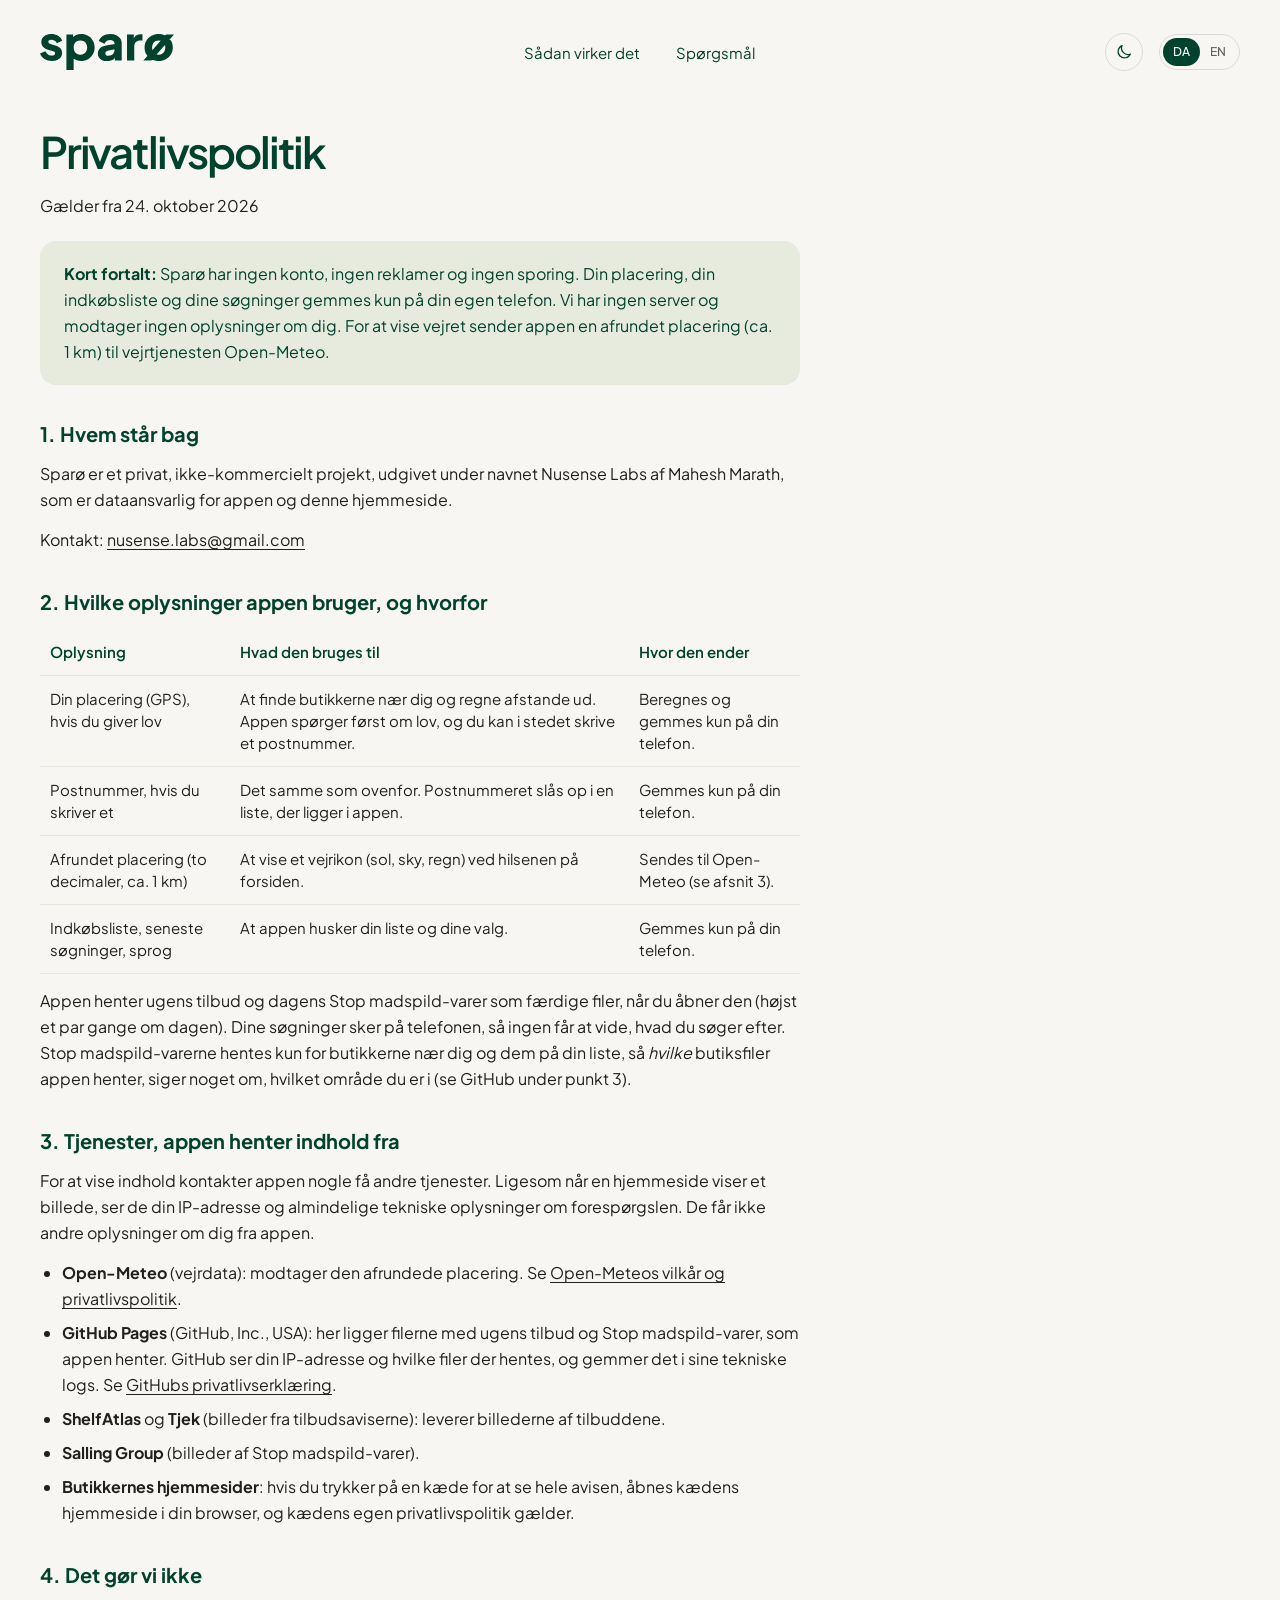
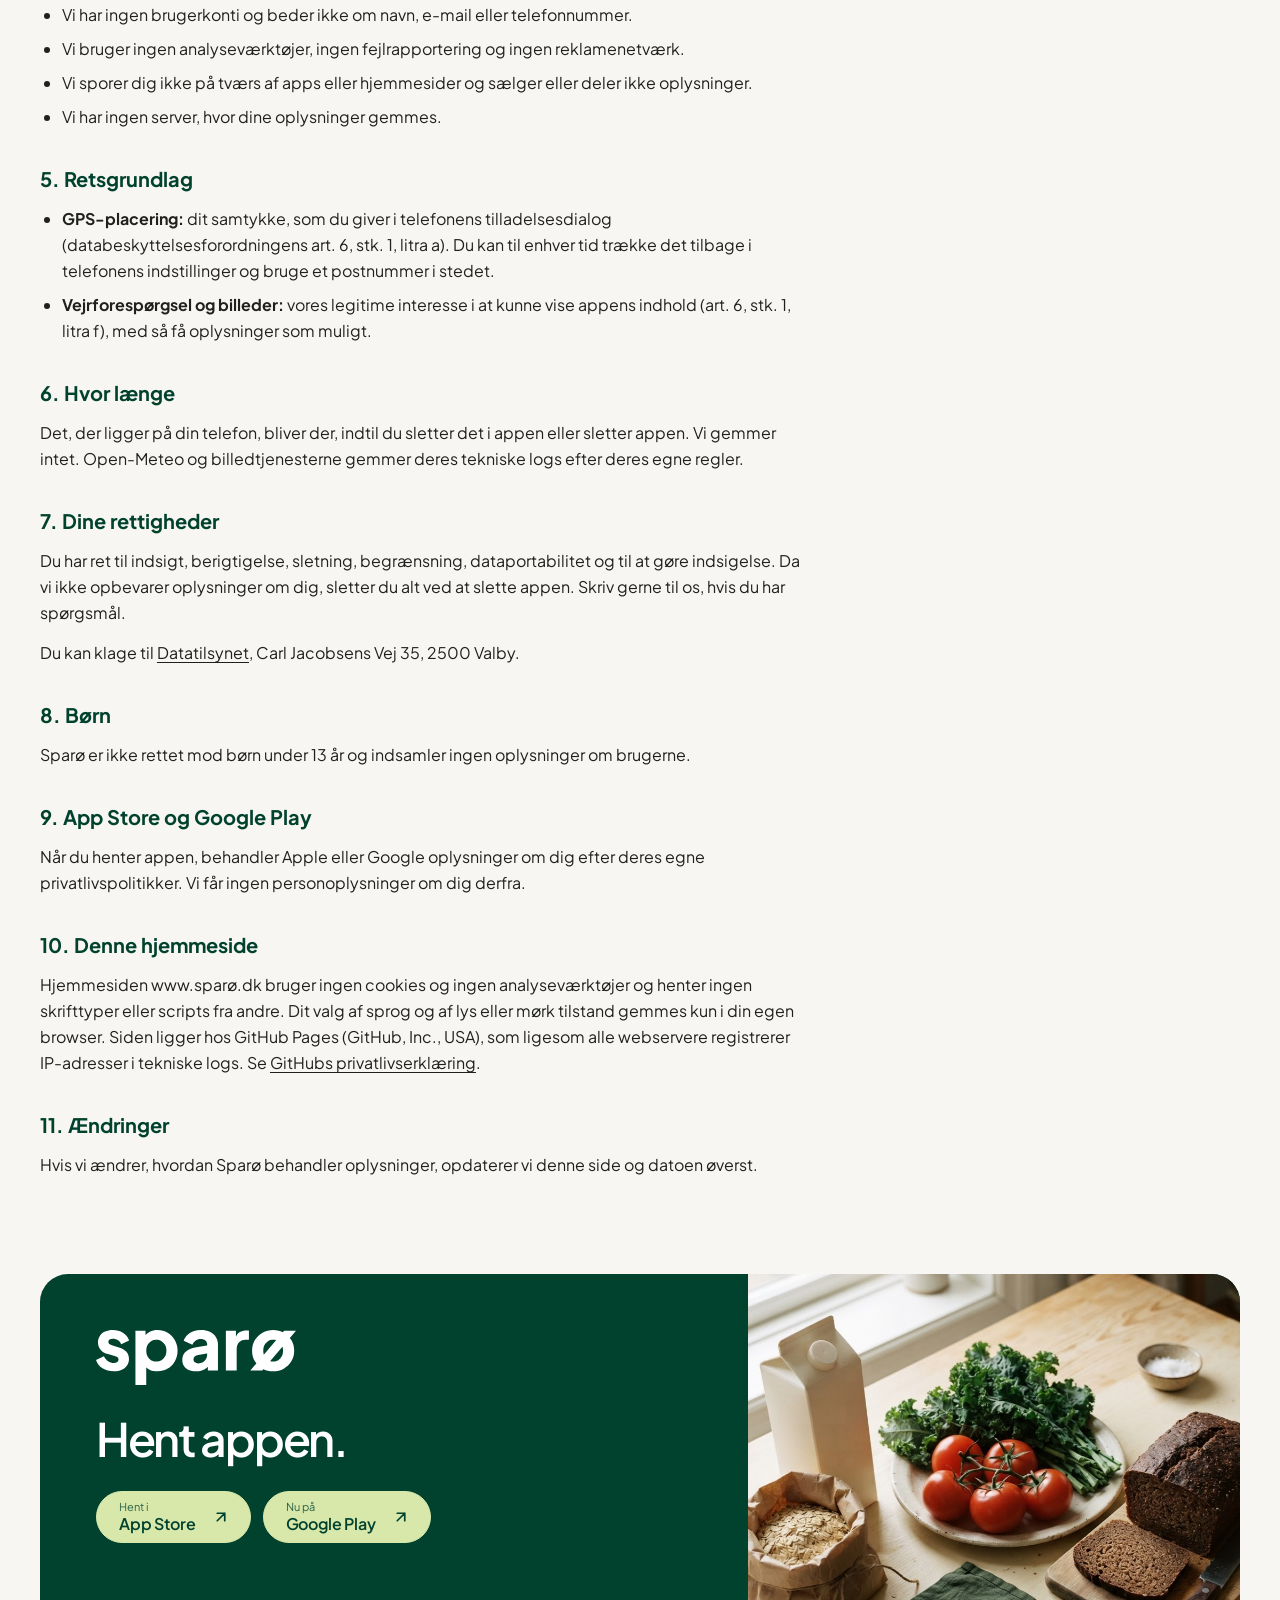
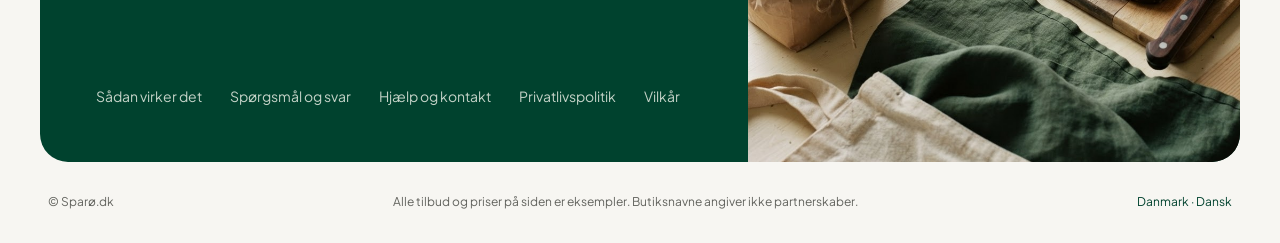
==== commit 56dc4f1b: "Privacy policy: the app now downloads its daily data from GitHub Pages - The offers and Stop madspil" ====
--- a/privacy/index.html
+++ b/privacy/index.html
@@ -52,7 +52,7 @@
   <div class="container">
     <article class="legal__doc only-da" lang="da">
       <h1 class="display display--lg">Privatlivspolitik</h1>
-      <p class="legal__meta">Gælder fra 21. oktober 2026</p>
+      <p class="legal__meta">Gælder fra 24. oktober 2026</p>
       <div class="legal__note"><p><strong>Kort fortalt:</strong> Sparø har ingen konto, ingen reklamer og ingen sporing. Din placering, din indkøbsliste og dine søgninger gemmes kun på din egen telefon. Vi har ingen server og modtager ingen oplysninger om dig. For at vise vejret sender appen en afrundet placering (ca. 1 km) til vejrtjenesten Open-Meteo.</p></div>
       
       <h2>1. Hvem står bag</h2>
@@ -69,12 +69,13 @@
           <tr><td>Indkøbsliste, seneste søgninger, sprog</td><td>At appen husker din liste og dine valg.</td><td>Gemmes kun på din telefon.</td></tr>
         </tbody>
       </table>
-      <p>Tilbuddene og Stop madspild-varerne ligger i appen, når du henter den. Appen henter dem ikke løbende og fortæller ingen, hvad du søger efter.</p>
+      <p>Appen henter ugens tilbud og dagens Stop madspild-varer som færdige filer, når du åbner den (højst et par gange om dagen). Dine søgninger sker på telefonen, så ingen får at vide, hvad du søger efter. Stop madspild-varerne hentes kun for butikkerne nær dig og dem på din liste, så <em>hvilke</em> butiksfiler appen henter, siger noget om, hvilket område du er i (se GitHub under punkt 3).</p>
       
       <h2>3. Tjenester, appen henter indhold fra</h2>
       <p>For at vise indhold kontakter appen nogle få andre tjenester. Ligesom når en hjemmeside viser et billede, ser de din IP-adresse og almindelige tekniske oplysninger om forespørgslen. De får ikke andre oplysninger om dig fra appen.</p>
       <ul>
         <li><strong>Open-Meteo</strong> (vejrdata): modtager den afrundede placering. Se <a href="https://open-meteo.com/en/terms" rel="noopener">Open-Meteos vilkår og privatlivspolitik</a>.</li>
+        <li><strong>GitHub Pages</strong> (GitHub, Inc., USA): her ligger filerne med ugens tilbud og Stop madspild-varer, som appen henter. GitHub ser din IP-adresse og hvilke filer der hentes, og gemmer det i sine tekniske logs. Se <a href="https://docs.github.com/site-policy/privacy-policies/github-general-privacy-statement" rel="noopener">GitHubs privatlivserklæring</a>.</li>
         <li><strong>ShelfAtlas</strong> og <strong>Tjek</strong> (billeder fra tilbudsaviserne): leverer billederne af tilbuddene.</li>
         <li><strong>Salling Group</strong> (billeder af Stop madspild-varer).</li>
         <li><strong>Butikkernes hjemmesider</strong>: hvis du trykker på en kæde for at se hele avisen, åbnes kædens hjemmeside i din browser, og kædens egen privatlivspolitik gælder.</li>
@@ -115,7 +116,7 @@
     </article>
     <article class="legal__doc only-en" lang="en">
       <h1 class="display display--lg">Privacy policy</h1>
-      <p class="legal__meta">Effective 21 October 2026</p>
+      <p class="legal__meta">Effective 24 October 2026</p>
       <div class="legal__note"><p><strong>In short:</strong> Sparø has no accounts, no ads and no tracking. Your location, shopping list and searches are stored only on your own phone. We have no server and receive no information about you. To show the weather, the app sends a rounded location (about 1 km) to the weather service Open-Meteo.</p></div>
       
       <h2>1. Who we are</h2>
@@ -132,12 +133,13 @@
           <tr><td>Shopping list, recent searches, language</td><td>So the app remembers your list and your choices.</td><td>Stored only on your phone.</td></tr>
         </tbody>
       </table>
-      <p>The offers and Stop madspild items come with the app when you download it. The app doesn't fetch them as you search and doesn't tell anyone what you search for.</p>
+      <p>The app downloads this week's offers and today's Stop madspild items as ready-made files when you open it (at most a few times a day). Your searches happen on the phone, so nobody learns what you search for. Stop madspild items are downloaded only for the stores near you and those on your list, so <em>which</em> store files the app fetches says something about the area you're in (see GitHub in section 3).</p>
       
       <h2>3. Services the app loads content from</h2>
       <p>To show content, the app contacts a few other services. As with any image on a website, they see your IP address and ordinary technical details of the request. They receive nothing else about you from the app.</p>
       <ul>
         <li><strong>Open-Meteo</strong> (weather data): receives the rounded location. See <a href="https://open-meteo.com/en/terms" rel="noopener">Open-Meteo's terms and privacy policy</a>.</li>
+        <li><strong>GitHub Pages</strong> (GitHub, Inc., USA): hosts the files with this week's offers and Stop madspild items that the app downloads. GitHub sees your IP address and which files are fetched, and keeps this in its technical logs. See <a href="https://docs.github.com/site-policy/privacy-policies/github-general-privacy-statement" rel="noopener">GitHub's privacy statement</a>.</li>
         <li><strong>ShelfAtlas</strong> and <strong>Tjek</strong> (images from the offer leaflets): serve the offer pictures.</li>
         <li><strong>Salling Group</strong> (pictures of Stop madspild items).</li>
         <li><strong>The shops' websites</strong>: if you tap a chain to see its full leaflet, its website opens in your browser and the chain's own privacy policy applies.</li>
@@ -214,6 +216,6 @@
 </footer>
 
 <script src="../i18n.js?v=25"></script>
-<script src="../main.js?v=25"></script>
+<script src="../main.js?v=28"></script>
 </body>
 </html>
